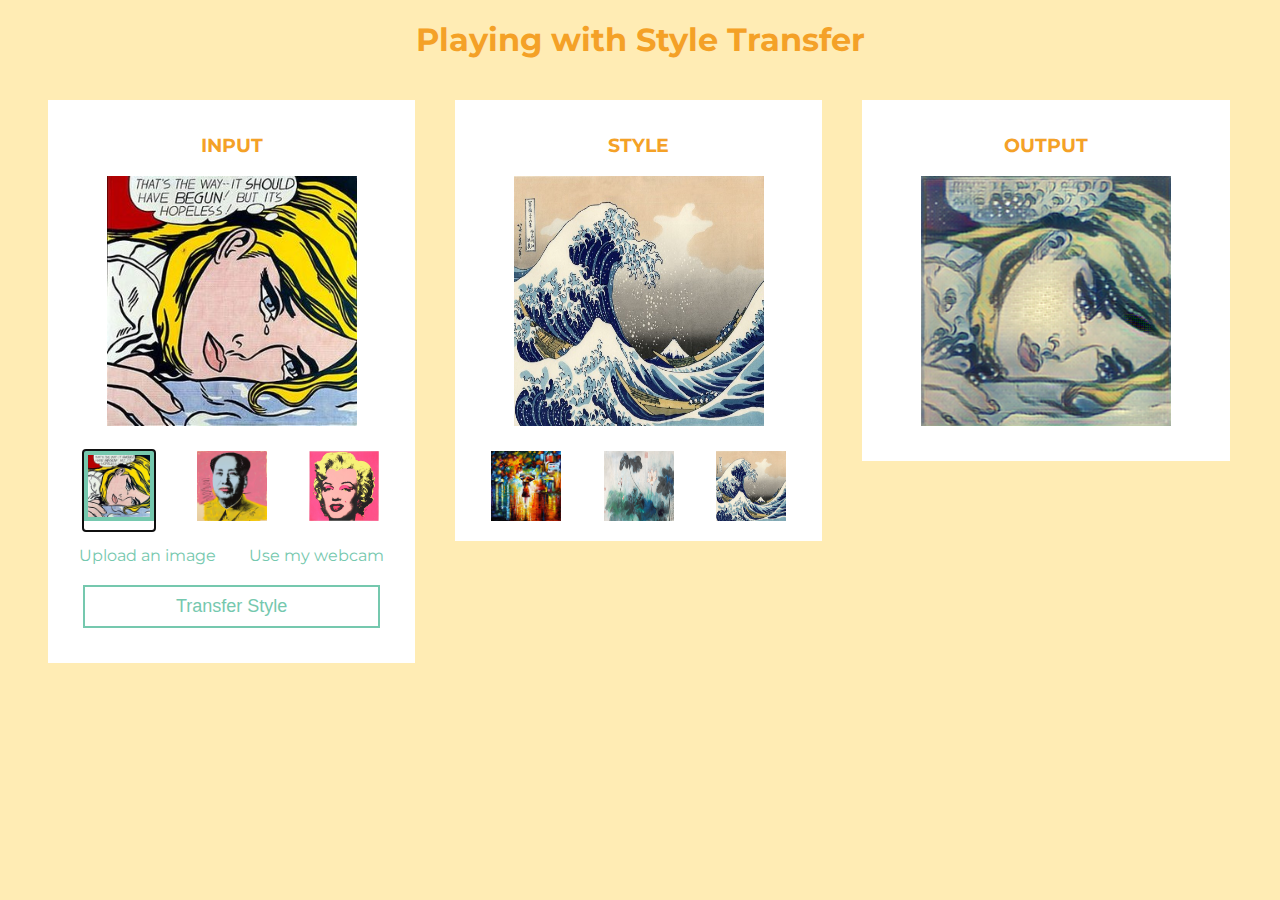
==== PlayingWithStyleTransfer/index.html @ c71d301b "added final" ====
<html>
<head>
  <meta charset="UTF-8">
  <title>Playing with Style Transfer</title>
  <link rel="stylesheet" type="text/css" href="./style.css">
  <link href="https://fonts.googleapis.com/css?family=Montserrat:300,400" rel="stylesheet">

  <script src="libraries/p5.min.js"></script>
  <script src="libraries/p5.dom.min.js"></script>
  <script src="libraries/ml5.min.js"></script>

  <style>
    img {
      width: 250px;
      height: 250px;
    }
  </style>
</head>

<script src="sketch.js"></script>

<body>
  <div class="body-container row">
  <h1 class="center-text">Playing with Style Transfer</h1>
  
  <div class="input-container white-box col-3">
    <h3 class="center-text">INPUT</h3>
    <div class="center-container">
      <img id="input-img" src='images/Lich.jpg'/>
      <div id="input-source" class="reverse-img"></div>
    </div>

    <div class="style-container">
      <div class="container">
        <a class="imageAnchor" href="#" autofocus>
          <img class="image" id="Lich" src='images/Lich.jpg' onclick="updateInputImg(this)"/>
        </a>
      </div>
      <div class="container">
        <a class="imageAnchor" href="#">
          <img class="image" id="Mao" src='images/Mao.jpg' onclick="updateInputImg(this)"/>
        </a>
      </div>
      <div class="container">
        <a class="imageAnchor" href="#">
          <img class="image" id="marilyn" src='images/marilyn.jpg' onclick="updateInputImg(this)"/>
        </a>
      </div>
    </div>

    <div class="style-container">
      <input id="uploader" name="inputImgFile" type="file" accept="image/*">
      <div class="link" onclick="uploadImg()">Upload an image</div>
      <div class="link" onclick="useWebcam()">Use my webcam</div>
    </div>
    <div class="style-container">
      <button class="start-btn" onclick="onPredictClick()">Transfer Style</button>
    </div>
  </div>

  <div id="learning-container" class="white-box col-3">
    <h3 class="center-text">STYLE</h3>
    <div class="center-container">
      <img id="style-img" src='images/wave.jpg'>
    </div>
    <div class="style-container">
      <div class="container">
        <a class="imageAnchor" href="#">
          <img class="image" id="rain_princess" src='images/rain_princess.jpg' onclick="updateStyleImg(this)"/>
        </a>
      </div>
      <div class="container">
          <a class="imageAnchor" href="#">
            <img class="image" id="zhangdaqian" src='images/zhangdaqian.jpg' onclick="updateStyleImg(this)"/>
          </a>
        </div>
      <div class="container">
          <a class="imageAnchor" href="#" autofocus>
            <img class="image" id="wave" src='images/wave.jpg' onclick="updateStyleImg(this)"/>
          </a>
        </div>
    </div>
  </div>

  <div class="white-box output-container col-3">
    <h3 class="center-text">OUTPUT</h3>
    <div id="output-img-container"></div>
  </div>

  </div>

</body>

</html>
---- PlayingWithStyleTransfer/style.css ----
body {
  font-family: 'Montserrat', sans-serif;
  background: #ffecb4;
  color: #f4a127;
}
.output-container {
  min-width: 330px;
  padding-bottom: 35px !important;
}
.input-container {
  min-width: 350px;
  padding-bottom: 35px !important;
}
#input-img {
  width: 250;
  height: 250;
}
.center-container {
  display: flex;
  justify-content: center;
}
.style-container {
  display: flex;
  justify-content: space-around;
  min-width: 250px;
  margin-top: 20px;
}
.container {
  position: relative;
}
.image {
  margin: 5px 0;
  width: 70px;
  height: 70px;
  cursor: pointer;
}
.imageAnchor:focus img{
  border: 4px solid #75c8ae;
}

.text {
  background-color: #333;
  color: white;
  font-size: 12px;
  padding: 16px 22px;
}
.body-container {
  margin: 20px;
}
.white-box {
  background: white;
  padding: 15px;
  border-radius: 0px;
  margin: 20px;
}

.center-text {
  text-align: center;
}

/* Responsiveness */
* {
  box-sizing: border-box;
}
.row::after {
  content: "";
  clear: both;
  display: block;
}
[class*="col-"] {
  float: left;
}
/* For desktop: */
.col-3 {width: 30%;}
/* .col-10 {width: 100%;} */

@media only screen and (max-width: 1024px) {
  /* For mobile phones: */
  [class*="col-"] {
      width: 100%;
  }
}

#bookmarkflag {    
  font-family: 'Montserrat', sans-serif;
  position: absolute;
  right: -264px;
  width: 500px;
  top: -133px;
  font-size: 12px;
  background: #75c8ae;
  padding: 200px 0 9px;
  color: #fff;
  font-weight:bold;
  text-decoration:none;
  text-align: center;
  vertical-align: bottom;
  box-shadow: 0 0 11px 0 rgba(0,0,0,.75);
  font-transform: capitalize;
  -webkit-transform: rotate(45deg);
  transform: rotate(45deg);
}
#bookmarkflag:hover {
  text-decoration:underline;
}
#bookmarkflag .bookmarklink {
  line-height: 15px;
  font-weight: 900;
}
.credits {
  margin: 40px 0;
  text-align: center;
}
a {
  color: rgb(43, 144, 226);
  text-decoration: none;
}
a:hover {
  text-decoration: underline;
}
.link {
  color: #75c8ae;
  text-decoration: none;
  cursor: pointer;
}
.link:hover {
  text-decoration: underline;
}
input[type="file"] {
  position: absolute;
  display: none;
}
.start-btn {
  color: #75c8ae;
  border: solid 2px #75c8ae;
  width: 88%;
  font-size: 18px;
  padding: 9px 0;
  cursor: pointer;
  background: white;
}
.start-btn:hover {
  background: #75c8ae;
  color: white;
}
#output-img-container {
  display: flex;
  justify-content: center;
}
.reverse-img {
  -webkit-transform: scaleX(-1);
  transform: scaleX(-1);
}
.note {
  font-size: 12px;
}
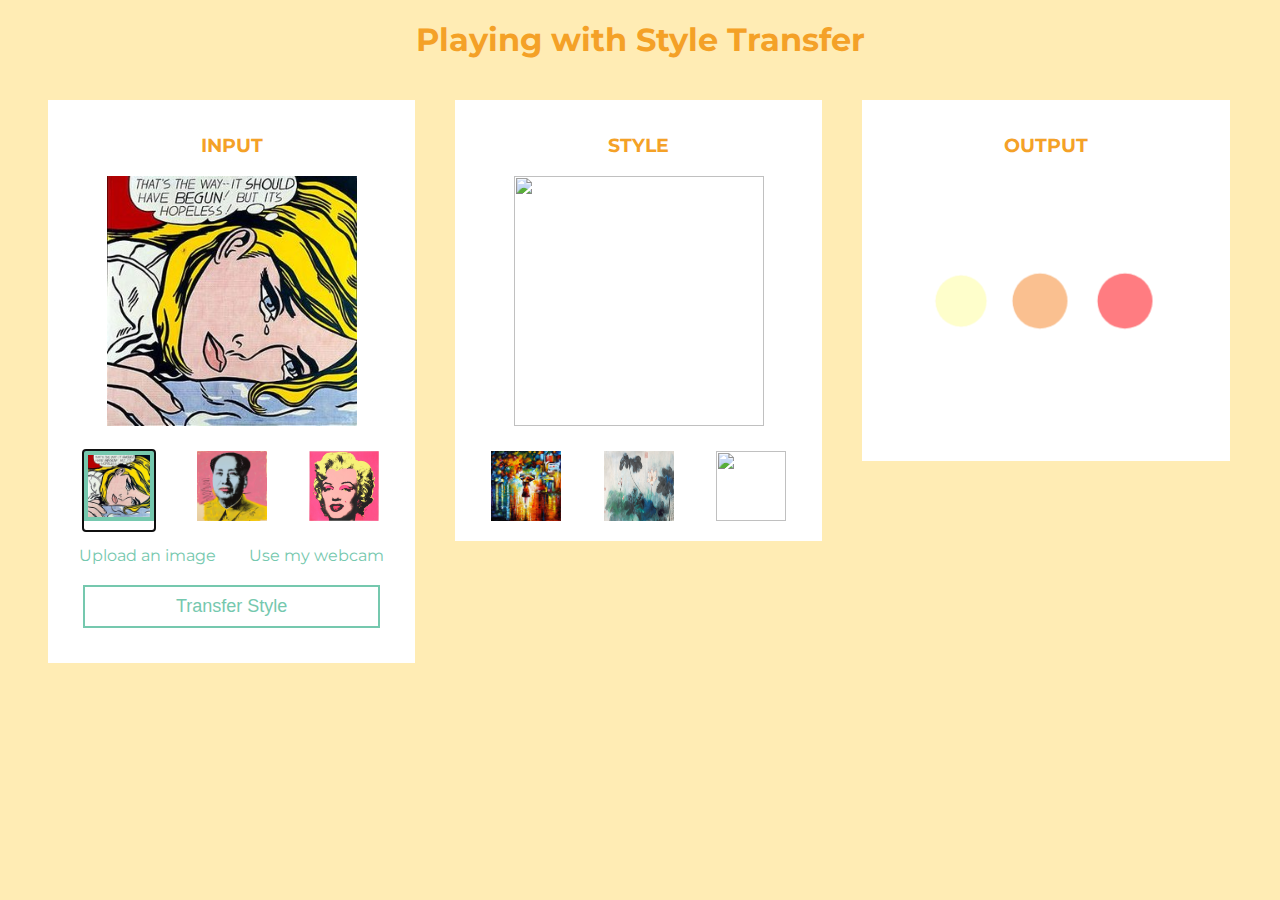
==== commit 1b4811c3: "updated style transfer model" ====
--- a/PlayingWithStyleTransfer/index.html
+++ b/PlayingWithStyleTransfer/index.html
@@ -61,7 +61,7 @@
   <div id="learning-container" class="white-box col-3">
     <h3 class="center-text">STYLE</h3>
     <div class="center-container">
-      <img id="style-img" src='images/wave.jpg'>
+      <img id="style-img" src='images/thiebaud.jpg'>
     </div>
     <div class="style-container">
       <div class="container">
@@ -76,7 +76,7 @@
         </div>
       <div class="container">
           <a class="imageAnchor" href="#" autofocus>
-            <img class="image" id="wave" src='images/wave.jpg' onclick="updateStyleImg(this)"/>
+            <img class="image" id="thiebaud" src='images/thiebaud.jpg' onclick="updateStyleImg(this)"/>
           </a>
         </div>
     </div>
